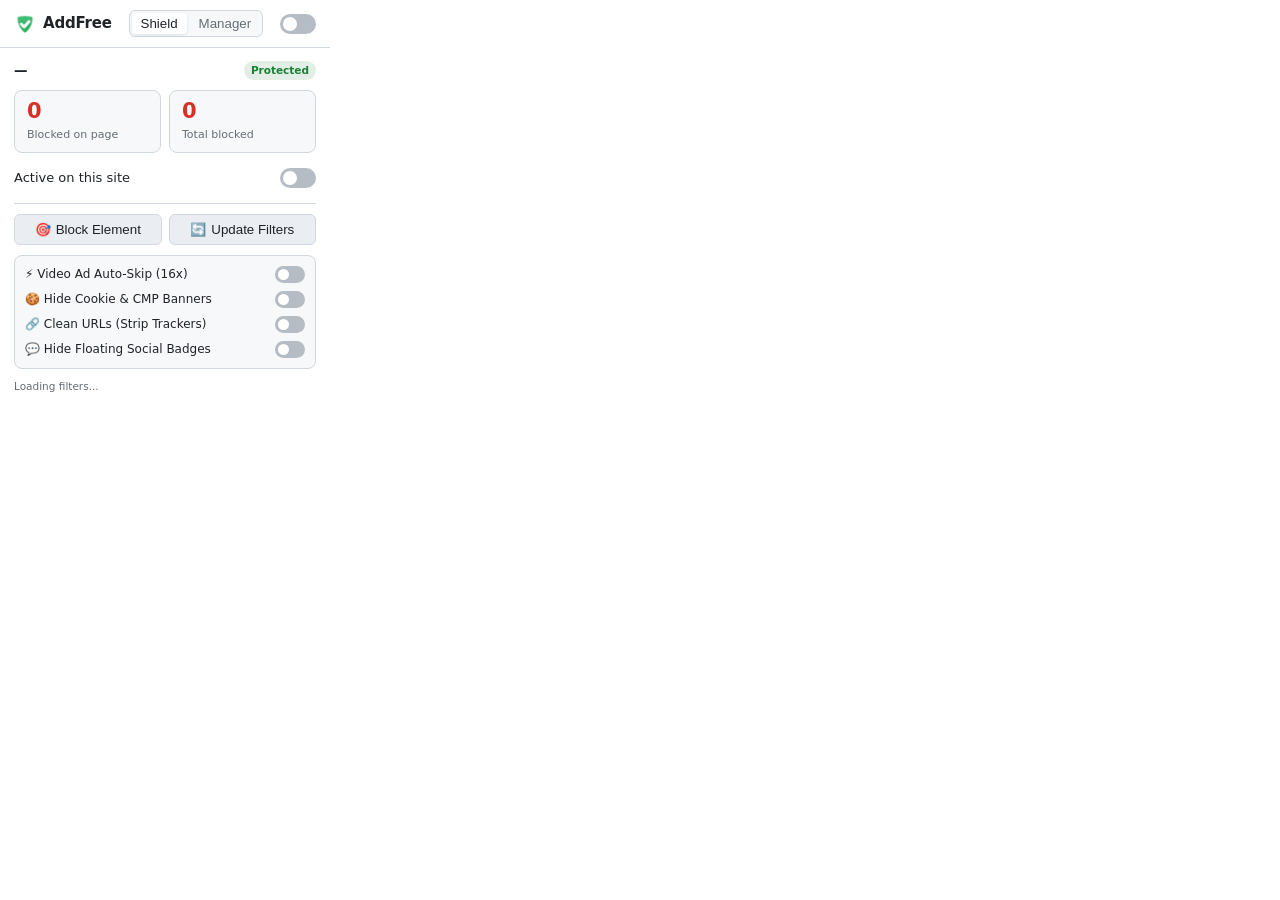
==== popup/popup.html @ 388a2e03 "feat: complete AddFree Manifest V3 adblocker suite with video skip, clean URLs, and modern UI" ====
<!doctype html>
<html lang="en">
<head>
  <meta charset="utf-8">
  <title>AddFree</title>
  <link rel="stylesheet" href="popup.css">
</head>
<body>
  <header>
    <div class="header-left">
      <img src="../icons/icon48.png" alt="" width="22" height="22">
      <h1>AddFree</h1>
    </div>
    <div class="tabs">
      <button type="button" class="tab-btn active" id="tabShield">Shield</button>
      <button type="button" class="tab-btn" id="tabRules">Manager</button>
    </div>
    <label class="switch" title="Toggle blocking globally on all websites">
      <input type="checkbox" id="global">
      <span></span>
    </label>
  </header>

  <!-- View 1: Shield / Controls -->
  <main id="viewShield">
    <div class="host-row">
      <p class="host" id="host">—</p>
      <span class="status-badge" id="statusBadge">Protected</span>
    </div>

    <div class="stats">
      <div><strong id="count">0</strong><span>Blocked on page</span></div>
      <div><strong id="total">0</strong><span>Total blocked</span></div>
    </div>

    <label class="row" id="siteRow">
      <span>Active on this site</span>
      <span class="switch">
        <input type="checkbox" id="site">
        <span></span>
      </span>
    </label>

    <div class="divider"></div>

    <!-- Quick Tools -->
    <div class="tools">
      <button type="button" class="tool-btn" id="pickerBtn" title="Pick and remove any element or advertisement on this page">
        <span class="icon">🎯</span>
        <span>Block Element</span>
      </button>

      <button type="button" class="tool-btn" id="updateBtn" title="Check and sync latest ad filters from GitHub">
        <span class="icon">🔄</span>
        <span id="updateTxt">Update Filters</span>
      </button>
    </div>

    <!-- Advanced Feature Toggles -->
    <div class="advanced-section">
      <label class="row sub-row" title="Fast-forwards and auto-skips YouTube and streaming video ads">
        <span>⚡ Video Ad Auto-Skip (16x)</span>
        <span class="switch small">
          <input type="checkbox" id="videoSkip">
          <span></span>
        </span>
      </label>

      <label class="row sub-row" title="Dismisses annoying cookie consent banners and CMP overlays">
        <span>🍪 Hide Cookie & CMP Banners</span>
        <span class="switch small">
          <input type="checkbox" id="blockCookies">
          <span></span>
        </span>
      </label>

      <label class="row sub-row" title="Removes fbclid, gclid, and utm tracking parameters from URLs">
        <span>🔗 Clean URLs (Strip Trackers)</span>
        <span class="switch small">
          <input type="checkbox" id="cleanUrls">
          <span></span>
        </span>
      </label>

      <label class="row sub-row" title="Hides floating Telegram channels and social badges">
        <span>💬 Hide Floating Social Badges</span>
        <span class="switch small">
          <input type="checkbox" id="social">
          <span></span>
        </span>
      </label>
    </div>

    <div class="footer-meta">
      <span id="rulesCount">Loading filters...</span>
      <span id="lastUpdated"></span>
    </div>

    <p class="note" id="note" hidden></p>
  </main>

  <!-- View 2: Dashboard & Custom Rules Manager -->
  <div id="viewRules" class="rules-view" hidden>
    <div class="manager-section">
      <div class="sec-title">
        <span>Whitelisted Websites</span>
        <span class="badge" id="wlCount">0</span>
      </div>
      <div class="item-list" id="wlList">
        <p class="empty-hint">No sites whitelisted yet.</p>
      </div>
    </div>

    <div class="manager-section">
      <div class="sec-title">
        <span>Custom Blocked Elements</span>
        <span class="badge" id="cfCount">0</span>
      </div>
      <div class="item-list" id="cfList">
        <p class="empty-hint">No elements blocked yet.</p>
      </div>
    </div>

    <div class="manager-actions">
      <button type="button" class="tool-btn" id="exportBtn">📥 Export Backup</button>
      <button type="button" class="tool-btn" id="importBtn">📤 Restore</button>
    </div>
    <p class="note" id="managerNote" hidden></p>
  </div>

  <script src="popup.js"></script>
</body>
</html>
---- popup/popup.css ----
:root {
  --bg: #ffffff;
  --fg: #1f2328;
  --muted: #656d76;
  --card: #f6f8fa;
  --border: #d0d7de;
  --accent: #d93025;
  --accent-soft: rgba(217, 48, 37, 0.1);
  --green: #1a7f37;
  --green-soft: rgba(26, 127, 55, 0.12);
  --off: #b6bcc3;
  --btn-bg: #eaeef2;
  --btn-hover: #dfe3e8;
  color-scheme: light;
}
@media (prefers-color-scheme: dark) {
  :root {
    --bg: #161b22;
    --fg: #e6edf3;
    --muted: #8b949e;
    --card: #21262d;
    --border: #30363d;
    --accent: #ff5a4f;
    --accent-soft: rgba(255, 90, 79, 0.15);
    --green: #3fb950;
    --green-soft: rgba(63, 185, 80, 0.15);
    --off: #484f58;
    --btn-bg: #21262d;
    --btn-hover: #30363d;
    color-scheme: dark;
  }
}

* { box-sizing: border-box; }
body {
  width: 330px;
  margin: 0;
  background: var(--bg);
  color: var(--fg);
  font: 13px/1.4 system-ui, -apple-system, "Segoe UI", "Noto Sans Bengali", sans-serif;
  user-select: none;
}
header {
  display: flex;
  align-items: center;
  justify-content: space-between;
  gap: 8px;
  padding: 10px 14px;
  border-bottom: 1px solid var(--border);
  background: var(--bg);
}
.header-left {
  display: flex;
  align-items: center;
  gap: 7px;
}
h1 { margin: 0; font-size: 15px; font-weight: 700; letter-spacing: -0.2px; }

.tabs {
  display: flex;
  gap: 3px;
  background: var(--card);
  padding: 2px;
  border-radius: 6px;
  border: 1px solid var(--border);
}
.tab-btn {
  border: none;
  background: transparent;
  color: var(--muted);
  font: 600 11.5px inherit;
  padding: 3px 9px;
  border-radius: 4px;
  cursor: pointer;
  transition: all .15s;
}
.tab-btn.active {
  background: var(--bg);
  color: var(--fg);
  box-shadow: 0 1px 3px rgba(0,0,0,0.1);
}

main, .rules-view { padding: 13px 14px 14px; }

.host-row {
  display: flex;
  align-items: center;
  justify-content: space-between;
  gap: 8px;
  margin-bottom: 10px;
}
.host {
  margin: 0;
  font-weight: 600;
  font-size: 13.5px;
  overflow: hidden;
  text-overflow: ellipsis;
  white-space: nowrap;
  max-width: 220px;
}
.status-badge {
  font-size: 10.5px;
  font-weight: 600;
  padding: 2px 7px;
  border-radius: 999px;
  background: var(--green-soft);
  color: var(--green);
}
.status-badge.disabled {
  background: var(--accent-soft);
  color: var(--accent);
}

.stats {
  display: grid;
  grid-template-columns: 1fr 1fr;
  gap: 8px;
  margin-bottom: 10px;
}
.stats div {
  background: var(--card);
  border-radius: 8px;
  padding: 9px 12px;
  border: 1px solid var(--border);
}
.stats strong { display: block; font-size: 21px; color: var(--accent); line-height: 1.1; margin-bottom: 2px; }
.stats span { font-size: 11px; color: var(--muted); }

.row {
  display: flex;
  align-items: center;
  justify-content: space-between;
  gap: 10px;
  padding: 5px 0;
  cursor: pointer;
  font-weight: 500;
}
.sub-row {
  font-size: 12px;
  font-weight: normal;
  color: var(--fg);
  padding: 4px 0;
}

.divider {
  height: 1px;
  background: var(--border);
  margin: 10px 0;
}

.tools {
  display: grid;
  grid-template-columns: 1fr 1fr;
  gap: 7px;
  margin-bottom: 10px;
}

.tool-btn {
  display: flex;
  align-items: center;
  justify-content: center;
  gap: 5px;
  padding: 7px 10px;
  background: var(--btn-bg);
  border: 1px solid var(--border);
  border-radius: 6px;
  color: var(--fg);
  font: 500 11.5px inherit;
  cursor: pointer;
  transition: background .15s, border-color .15s;
}
.tool-btn:hover:not(:disabled) {
  background: var(--btn-hover);
}
.tool-btn:disabled {
  opacity: .5;
  cursor: not-allowed;
}
.tool-btn .icon { font-size: 13px; }

.advanced-section {
  background: var(--card);
  border: 1px solid var(--border);
  border-radius: 8px;
  padding: 6px 10px;
  margin-bottom: 6px;
}

.footer-meta {
  display: flex;
  justify-content: space-between;
  align-items: center;
  margin-top: 10px;
  font-size: 10.5px;
  color: var(--muted);
}

.note {
  margin: 9px 0 0;
  padding: 7px 10px;
  background: var(--card);
  border: 1px solid var(--border);
  border-radius: 6px;
  font-size: 11px;
  color: var(--muted);
  line-height: 1.4;
}

/* Switch */
.switch { position: relative; display: inline-block; width: 36px; height: 20px; flex: none; }
.switch.small { width: 30px; height: 17px; }
.switch input { opacity: 0; width: 0; height: 0; }
.switch span {
  position: absolute;
  inset: 0;
  border-radius: 20px;
  background: var(--off);
  transition: background .15s;
  cursor: pointer;
}
.switch span::before {
  content: "";
  position: absolute;
  width: 14px;
  height: 14px;
  left: 3px;
  top: 3px;
  border-radius: 50%;
  background: #fff;
  transition: transform .15s;
}
.switch.small span::before {
  width: 11px;
  height: 11px;
}
.switch input:checked + span { background: var(--accent); }
.switch input:checked + span::before { transform: translateX(16px); }
.switch.small input:checked + span::before { transform: translateX(13px); }
.switch input:disabled + span { opacity: .5; cursor: default; }

/* Rules Manager View */
.rules-view {
  min-height: 280px;
  max-height: 420px;
  overflow-y: auto;
}
.sec-title {
  display: flex;
  justify-content: space-between;
  align-items: center;
  font-weight: 600;
  font-size: 12.5px;
  margin-bottom: 6px;
}
.sec-title .badge {
  background: var(--card);
  border: 1px solid var(--border);
  font-size: 11px;
  padding: 1px 6px;
  border-radius: 999px;
  color: var(--muted);
}
.manager-section {
  margin-bottom: 12px;
}
.item-list {
  background: var(--card);
  border: 1px solid var(--border);
  border-radius: 7px;
  max-height: 110px;
  overflow-y: auto;
  padding: 4px 6px;
}
.item-row {
  display: flex;
  align-items: center;
  justify-content: space-between;
  gap: 8px;
  padding: 4px 6px;
  border-bottom: 1px solid var(--border);
  font-size: 11.5px;
}
.item-row:last-child {
  border-bottom: none;
}
.item-row span {
  overflow: hidden;
  text-overflow: ellipsis;
  white-space: nowrap;
}
.item-del-btn {
  border: none;
  background: transparent;
  color: var(--accent);
  cursor: pointer;
  padding: 2px 4px;
  font-size: 12px;
  border-radius: 4px;
  opacity: .8;
}
.item-del-btn:hover {
  opacity: 1;
  background: var(--accent-soft);
}
.empty-hint {
  margin: 6px 0;
  text-align: center;
  color: var(--muted);
  font-size: 11px;
}
.manager-actions {
  display: grid;
  grid-template-columns: 1fr 1fr;
  gap: 8px;
  margin-top: 10px;
}
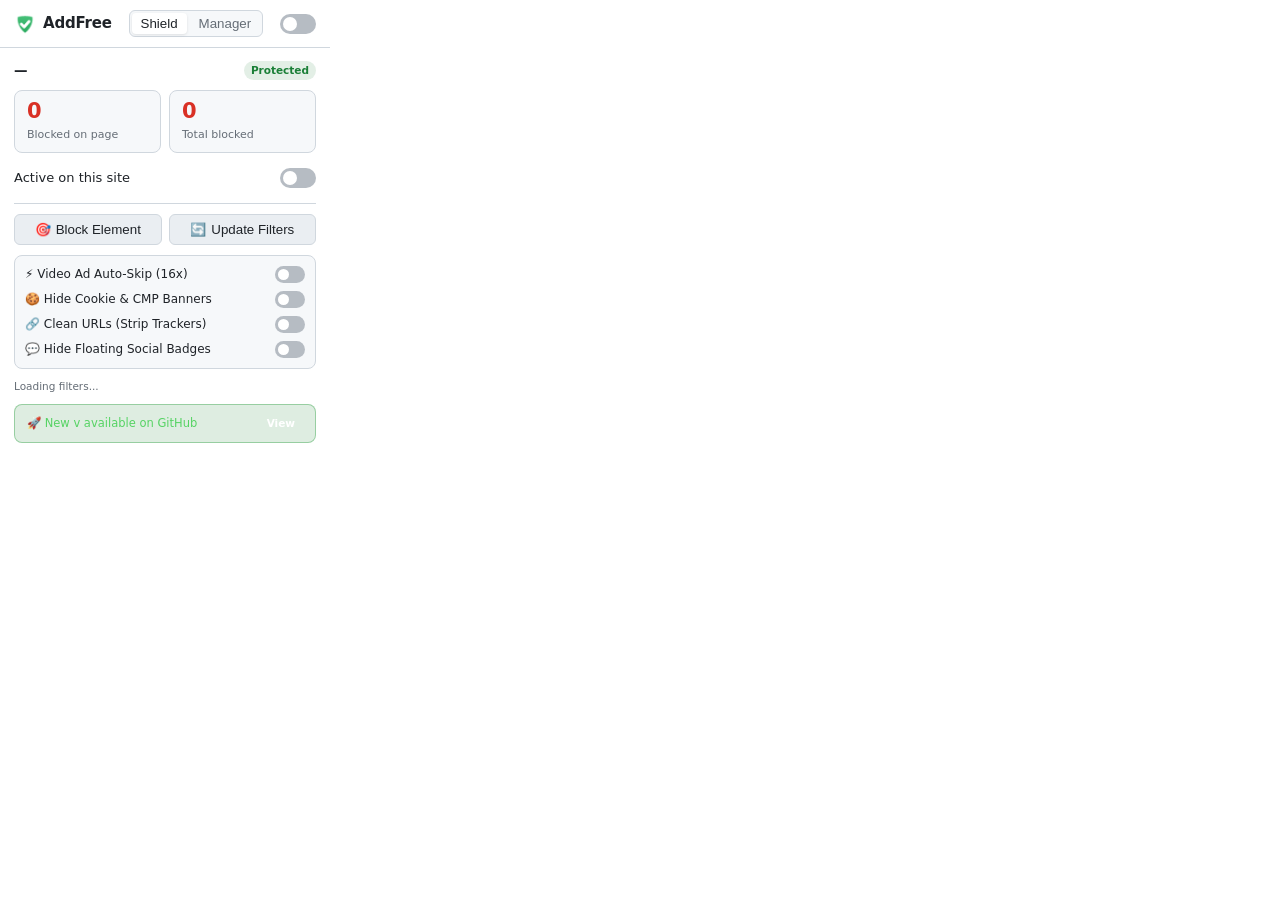
==== commit 2ced4616: "feat: add automatic live GitHub sync for rules and release updates" ====
--- a/popup/popup.html
+++ b/popup/popup.html
@@ -96,6 +96,11 @@
       <span id="lastUpdated"></span>
     </div>
 
+    <div class="update-banner" id="updateBanner" hidden>
+      <span>🚀 New v<span id="newVer"></span> available on GitHub</span>
+      <a href="https://github.com/rayhanvision-a11y/AddFree" target="_blank" rel="noreferrer" class="update-link">View</a>
+    </div>
+
     <p class="note" id="note" hidden></p>
   </main>
 
--- a/popup/popup.css
+++ b/popup/popup.css
@@ -314,3 +314,30 @@
   gap: 8px;
   margin-top: 10px;
 }
+
+.update-banner {
+  margin-top: 10px;
+  padding: 8px 12px;
+  background: rgba(35, 134, 54, 0.15);
+  border: 1px solid rgba(46, 160, 67, 0.4);
+  border-radius: 8px;
+  display: flex;
+  align-items: center;
+  justify-content: space-between;
+  font-size: 11.5px;
+  color: #56d364;
+  animation: fadeIn 0.2s ease-out;
+}
+.update-link {
+  color: #fff;
+  background: var(--brand);
+  text-decoration: none;
+  font-weight: 600;
+  padding: 3px 8px;
+  border-radius: 4px;
+  font-size: 10.5px;
+}
+.update-link:hover {
+  background: #3fb950;
+}
+
